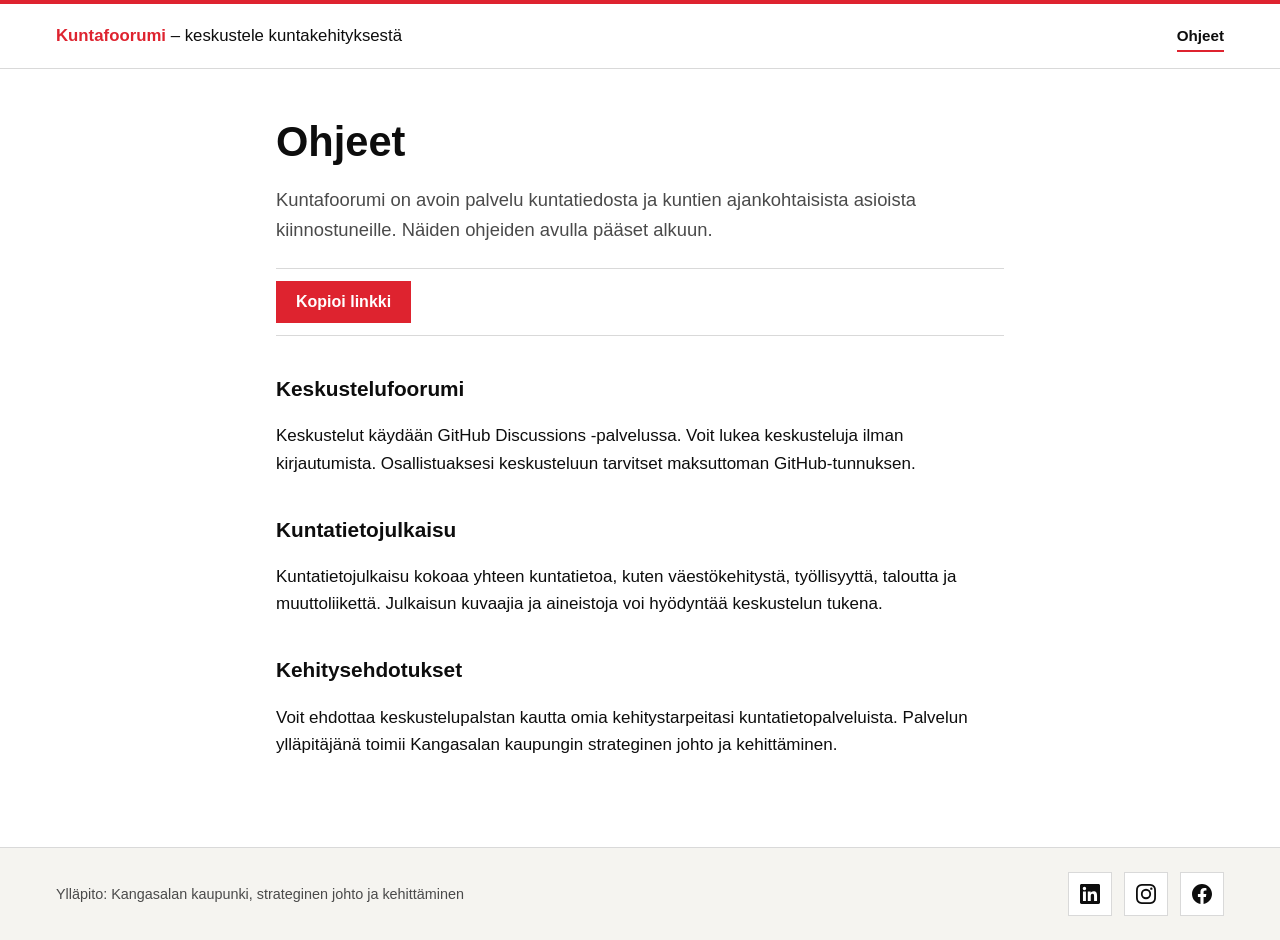
==== frontend/pages/ohjeet.html @ 388af0dc "Add front page and Ohjeet subpage Static, responsive front page with intro, data-driven service card" ====
<!doctype html>
<html lang="fi">
<head>
  <meta charset="utf-8">
  <meta name="viewport" content="width=device-width, initial-scale=1">
  <title>Ohjeet – Kuntafoorumi</title>
  <meta name="description" content="Ohjeet Kuntafoorumin palveluiden käyttöön.">
  <link rel="stylesheet" href="../css/style.css">
</head>
<body>
  <header class="ylavalikko">
    <div class="sisalto">
      <a class="logo" href="../../index.html"><strong>Kuntafoorumi</strong> – keskustele kuntakehityksestä</a>
      <nav aria-label="Päävalikko">
        <a href="ohjeet.html" aria-current="page">Ohjeet</a>
      </nav>
    </div>
  </header>

  <main>
    <article class="artikkeli">
      <h1>Ohjeet</h1>
      <p class="ingressi">Kuntafoorumi on avoin palvelu kuntatiedosta ja kuntien ajankohtaisista asioista kiinnostuneille. Näiden ohjeiden avulla pääset alkuun.</p>

      <div class="jaa">
        <button type="button" class="nappi" data-jaa>Kopioi linkki</button>
        <span class="jaa-ilmoitus" role="status" aria-live="polite"></span>
      </div>

      <h2>Keskustelufoorumi</h2>
      <p>Keskustelut käydään GitHub Discussions -palvelussa. Voit lukea keskusteluja ilman kirjautumista. Osallistuaksesi keskusteluun tarvitset maksuttoman GitHub-tunnuksen.</p>

      <h2>Kuntatietojulkaisu</h2>
      <p>Kuntatietojulkaisu kokoaa yhteen kuntatietoa, kuten väestökehitystä, työllisyyttä, taloutta ja muuttoliikettä. Julkaisun kuvaajia ja aineistoja voi hyödyntää keskustelun tukena.</p>

      <h2>Kehitysehdotukset</h2>
      <p>Voit ehdottaa keskustelupalstan kautta omia kehitystarpeitasi kuntatietopalveluista. Palvelun ylläpitäjänä toimii Kangasalan kaupungin strateginen johto ja kehittäminen.</p>
    </article>
  </main>

  <footer class="alavalikko">
    <div class="sisalto">
      <p>Ylläpito: Kangasalan kaupunki, strateginen johto ja kehittäminen</p>
      <ul class="some">
        <li>
          <a href="https://www.linkedin.com/company/kangasalan-kaupunki" target="_blank" rel="noopener noreferrer" aria-label="LinkedIn (avautuu uuteen ikkunaan)">
            <svg viewBox="0 0 24 24" aria-hidden="true"><path d="M20.45 20.45h-3.56v-5.57c0-1.33-.02-3.04-1.85-3.04-1.85 0-2.14 1.45-2.14 2.94v5.67H9.35V9h3.41v1.56h.05c.48-.9 1.64-1.85 3.37-1.85 3.6 0 4.27 2.37 4.27 5.46v6.28zM5.34 7.43a2.06 2.06 0 1 1 0-4.13 2.06 2.06 0 0 1 0 4.13zM7.12 20.45H3.56V9h3.56v11.45zM22.22 0H1.77C.79 0 0 .77 0 1.73v20.54C0 23.23.79 24 1.77 24h20.45c.98 0 1.78-.77 1.78-1.73V1.73C24 .77 23.2 0 22.22 0z"/></svg>
          </a>
        </li>
        <li>
          <a href="https://www.instagram.com/kangasalankaupunki/" target="_blank" rel="noopener noreferrer" aria-label="Instagram (avautuu uuteen ikkunaan)">
            <svg viewBox="0 0 24 24" aria-hidden="true"><path d="M12 2.16c3.2 0 3.58.01 4.85.07 1.17.05 1.8.25 2.23.41.56.22.96.48 1.38.9.42.42.68.82.9 1.38.16.42.36 1.06.41 2.23.06 1.27.07 1.65.07 4.85s-.01 3.58-.07 4.85c-.05 1.17-.25 1.8-.41 2.23-.22.56-.48.96-.9 1.38-.42.42-.82.68-1.38.9-.42.16-1.06.36-2.23.41-1.27.06-1.65.07-4.85.07s-3.58-.01-4.85-.07c-1.17-.05-1.8-.25-2.23-.41a3.72 3.72 0 0 1-1.38-.9 3.72 3.72 0 0 1-.9-1.38c-.16-.42-.36-1.06-.41-2.23C2.17 15.58 2.16 15.2 2.16 12s.01-3.58.07-4.85c.05-1.17.25-1.8.41-2.23.22-.56.48-.96.9-1.38.42-.42.82-.68 1.38-.9.42-.16 1.06-.36 2.23-.41C8.42 2.17 8.8 2.16 12 2.16zM12 0C8.74 0 8.33.01 7.05.07 5.78.13 4.9.33 4.14.63c-.79.3-1.46.72-2.13 1.38A5.88 5.88 0 0 0 .63 4.14C.33 4.9.13 5.78.07 7.05.01 8.33 0 8.74 0 12s.01 3.67.07 4.95c.06 1.27.26 2.15.56 2.91.3.79.72 1.46 1.38 2.13a5.88 5.88 0 0 0 2.13 1.38c.76.3 1.64.5 2.91.56C8.33 23.99 8.74 24 12 24s3.67-.01 4.95-.07c1.27-.06 2.15-.26 2.91-.56a5.88 5.88 0 0 0 2.13-1.38 5.88 5.88 0 0 0 1.38-2.13c.3-.76.5-1.64.56-2.91.06-1.28.07-1.69.07-4.95s-.01-3.67-.07-4.95c-.06-1.27-.26-2.15-.56-2.91a5.88 5.88 0 0 0-1.38-2.13A5.88 5.88 0 0 0 19.86.63c-.76-.3-1.64-.5-2.91-.56C15.67.01 15.26 0 12 0zm0 5.84a6.16 6.16 0 1 0 0 12.32 6.16 6.16 0 0 0 0-12.32zM12 16a4 4 0 1 1 0-8 4 4 0 0 1 0 8zm6.4-11.85a1.44 1.44 0 1 0 0 2.88 1.44 1.44 0 0 0 0-2.88z"/></svg>
          </a>
        </li>
        <li>
          <a href="https://www.facebook.com/kangasalankaupunki" target="_blank" rel="noopener noreferrer" aria-label="Facebook (avautuu uuteen ikkunaan)">
            <svg viewBox="0 0 24 24" aria-hidden="true"><path d="M24 12.07C24 5.41 18.63 0 12 0S0 5.41 0 12.07C0 18.1 4.39 23.1 10.13 24v-8.44H7.08v-3.49h3.05V9.41c0-3.02 1.79-4.69 4.53-4.69 1.31 0 2.68.24 2.68.24v2.97h-1.51c-1.49 0-1.96.93-1.96 1.89v2.26h3.33l-.53 3.49h-2.8V24C19.61 23.1 24 18.1 24 12.07z"/></svg>
          </a>
        </li>
      </ul>
    </div>
  </footer>

  <script src="../js/main.js"></script>
</body>
</html>
---- frontend/css/style.css ----
/* Kuntafoorumi – yhteiset tyylit */

@font-face {
  font-family: "Kuntafoorumi Gothic";
  src: url("../brand/fonts/centurygothic.ttf") format("truetype"), local("Century Gothic");
  font-weight: 400;
  font-display: swap;
}

@font-face {
  font-family: "Kuntafoorumi Gothic";
  src: url("../brand/fonts/centurygothic_bold.ttf") format("truetype"), local("Century Gothic Bold");
  font-weight: 700;
  font-display: swap;
}

:root {
  --vari-paa: #DE232F;
  --vari-keltainen: #FCB316;
  --vari-tummansininen: #28336C;
  --vari-oranssi: #E64925;
  --vari-syaani: #00ADC5;
  --vari-vihrea: #009651;

  --teksti: #0d0d0d;
  --teksti-heikko: #4a4a4a;
  --tausta: #ffffff;
  --tausta-alue: #f5f4f0;
  --viiva: #d9d9d9;

  --fontti: "Kuntafoorumi Gothic", "Century Gothic", "Futura", "Avenir", "Segoe UI", sans-serif;
  --leveys: 1200px;
  --reuna: 16px;
}

*,
*::before,
*::after {
  box-sizing: border-box;
}

html {
  -webkit-text-size-adjust: 100%;
}

body {
  margin: 0;
  font-family: var(--fontti);
  font-size: 17px;
  line-height: 1.6;
  color: var(--teksti);
  background: var(--tausta);
  display: flex;
  flex-direction: column;
  min-height: 100vh;
  border-top: 4px solid var(--vari-paa);
}

a {
  color: inherit;
}

:focus-visible {
  outline: 3px solid var(--vari-tummansininen);
  outline-offset: 2px;
}

.sisalto {
  width: 100%;
  max-width: var(--leveys);
  margin: 0 auto;
  padding: 0 var(--reuna);
}

/* Ylävalikko */

.ylavalikko {
  border-bottom: 1px solid var(--viiva);
}

.ylavalikko .sisalto {
  display: flex;
  align-items: center;
  justify-content: space-between;
  gap: 16px;
  min-height: 64px;
}

.logo {
  text-decoration: none;
  font-size: 1.05rem;
  line-height: 1.3;
}

.logo strong {
  color: var(--vari-paa);
}

.ylavalikko nav a {
  text-decoration: none;
  font-weight: 700;
  font-size: 0.95rem;
  padding: 6px 0;
  border-bottom: 2px solid transparent;
}

.ylavalikko nav a:hover,
.ylavalikko nav a[aria-current="page"] {
  border-bottom-color: var(--vari-paa);
}

/* Pääsisältö */

main {
  flex: 1;
}

.intro {
  max-width: 760px;
  margin: 0 auto;
  padding: 64px var(--reuna) 48px;
  text-align: center;
}

.intro h1 {
  margin: 0 0 20px;
  font-size: clamp(2rem, 5vw, 3rem);
  line-height: 1.15;
  font-weight: 700;
}

.intro p {
  margin: 0;
  font-size: 1.15rem;
  color: var(--teksti-heikko);
}

.osio-otsikko {
  margin: 0 0 24px;
  padding-top: 12px;
  border-top: 1px solid var(--teksti);
  font-size: 0.85rem;
  font-weight: 700;
  letter-spacing: 0.08em;
  text-transform: uppercase;
}

/* Kortit */

.kortit {
  display: grid;
  grid-template-columns: repeat(auto-fit, minmax(260px, 1fr));
  gap: 32px;
  margin: 0 0 72px;
  padding: 0;
  list-style: none;
}

.kortti {
  display: flex;
  flex-direction: column;
  padding: 20px 0 0;
  border-top: 4px solid var(--korttivari, var(--vari-paa));
}

.kortti h2 {
  margin: 0 0 12px;
  font-size: 1.4rem;
  line-height: 1.25;
}

.kortti p {
  margin: 0 0 24px;
  color: var(--teksti-heikko);
  flex: 1;
}

.kortti .tulossa {
  margin: 0;
  font-size: 0.85rem;
  font-weight: 700;
  letter-spacing: 0.06em;
  text-transform: uppercase;
  color: var(--teksti-heikko);
  flex: 0;
}

.nappi {
  display: inline-flex;
  align-items: center;
  gap: 8px;
  align-self: flex-start;
  padding: 12px 20px;
  background: var(--vari-paa);
  color: #ffffff;
  font-family: inherit;
  font-size: 1rem;
  font-weight: 700;
  text-decoration: none;
  border: 0;
  cursor: pointer;
  transition: background-color 0.15s ease;
}

.nappi:hover {
  background: #b81b26;
}

/* Artikkeli (alasivut) */

.artikkeli {
  max-width: 760px;
  margin: 0 auto;
  padding: 48px var(--reuna) 72px;
}

.artikkeli h1 {
  margin: 0 0 16px;
  font-size: clamp(1.8rem, 4.5vw, 2.6rem);
  line-height: 1.2;
}

.artikkeli h2 {
  margin: 36px 0 8px;
  font-size: 1.3rem;
}

.ingressi {
  font-size: 1.15rem;
  color: var(--teksti-heikko);
}

.jaa {
  display: flex;
  align-items: center;
  gap: 12px;
  flex-wrap: wrap;
  margin: 24px 0 32px;
  padding: 12px 0;
  border-top: 1px solid var(--viiva);
  border-bottom: 1px solid var(--viiva);
}

.jaa-ilmoitus {
  font-size: 0.9rem;
  color: var(--vari-vihrea);
}

/* Alavalikko */

.alavalikko {
  background: var(--tausta-alue);
  border-top: 1px solid var(--viiva);
}

.alavalikko .sisalto {
  display: flex;
  align-items: center;
  justify-content: space-between;
  flex-wrap: wrap;
  gap: 16px;
  padding-top: 24px;
  padding-bottom: 24px;
}

.alavalikko p {
  margin: 0;
  font-size: 0.9rem;
  color: var(--teksti-heikko);
}

.some {
  display: flex;
  gap: 12px;
  margin: 0;
  padding: 0;
  list-style: none;
}

.some a {
  display: flex;
  align-items: center;
  justify-content: center;
  width: 44px;
  height: 44px;
  color: var(--teksti);
  border: 1px solid var(--viiva);
  background: var(--tausta);
  transition: color 0.15s ease, border-color 0.15s ease;
}

.some a:hover {
  color: var(--vari-paa);
  border-color: var(--vari-paa);
}

.some svg {
  width: 20px;
  height: 20px;
  fill: currentColor;
}

.piilotettu {
  position: absolute;
  width: 1px;
  height: 1px;
  overflow: hidden;
  clip: rect(0 0 0 0);
  white-space: nowrap;
}

@media (max-width: 760px) {
  .intro {
    padding-top: 40px;
    padding-bottom: 32px;
  }

  .kortit {
    gap: 28px;
  }
}
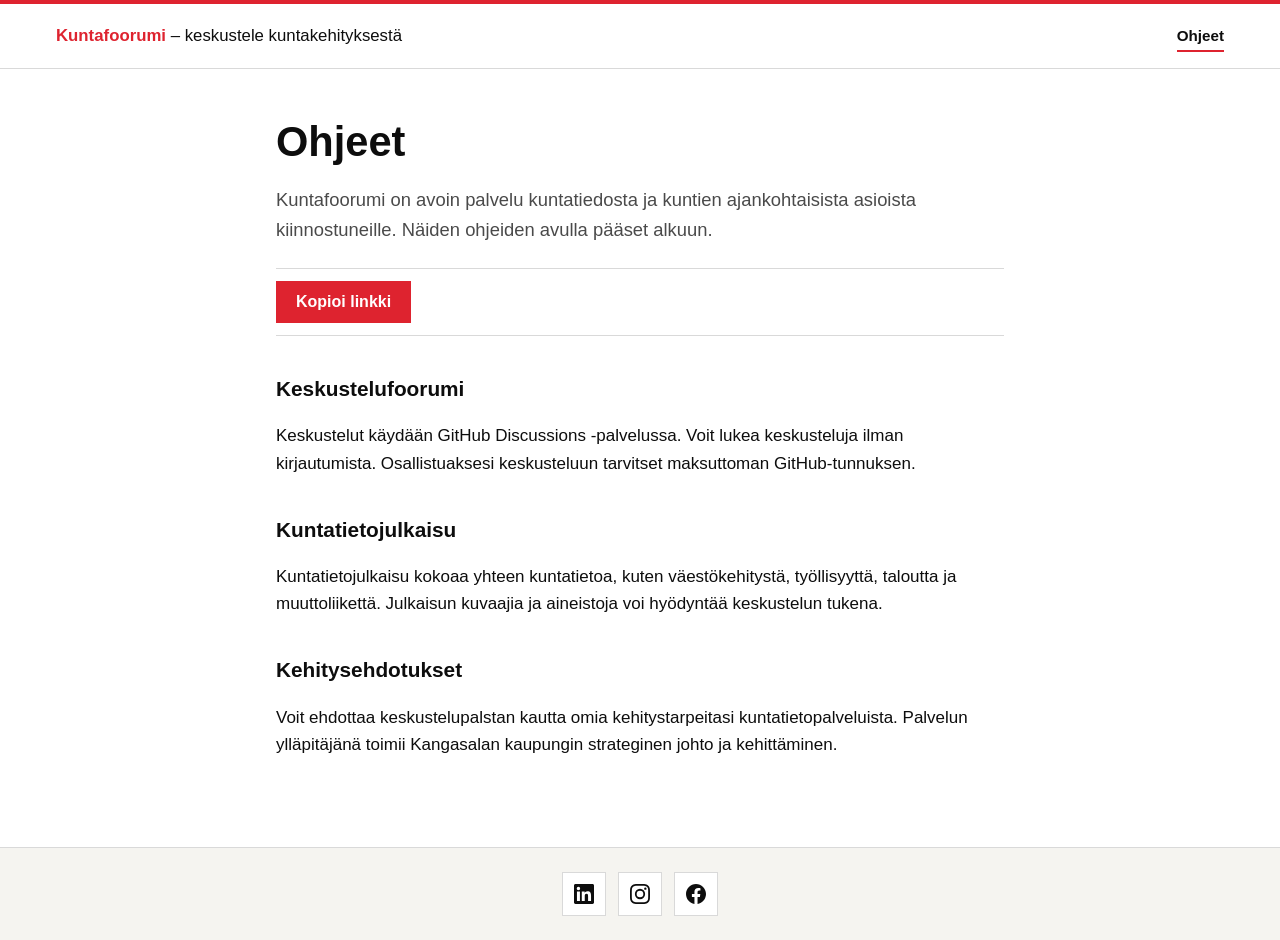
==== commit 1de18866: "Remove maintainer line from footer and center social icons Co-Authored-By: Claude Opus 5.5 <noreply@" ====
--- a/frontend/pages/ohjeet.html
+++ b/frontend/pages/ohjeet.html
@@ -40,7 +40,6 @@
 
   <footer class="alavalikko">
     <div class="sisalto">
-      <p>Ylläpito: Kangasalan kaupunki, strateginen johto ja kehittäminen</p>
       <ul class="some">
         <li>
           <a href="https://www.linkedin.com/company/kangasalan-kaupunki" target="_blank" rel="noopener noreferrer" aria-label="LinkedIn (avautuu uuteen ikkunaan)">
--- a/frontend/css/style.css
+++ b/frontend/css/style.css
@@ -177,12 +177,16 @@
 
 .kortti .tulossa {
   margin: 0;
+  font-weight: 700;
+  color: var(--teksti);
+  flex: 0;
+}
+
+.tulossa-merkki {
   font-size: 0.85rem;
-  font-weight: 700;
   letter-spacing: 0.06em;
   text-transform: uppercase;
-  color: var(--teksti-heikko);
-  flex: 0;
+  color: var(--vari-paa);
 }
 
 .nappi {
@@ -256,7 +260,7 @@
 .alavalikko .sisalto {
   display: flex;
   align-items: center;
-  justify-content: space-between;
+  justify-content: center;
   flex-wrap: wrap;
   gap: 16px;
   padding-top: 24px;
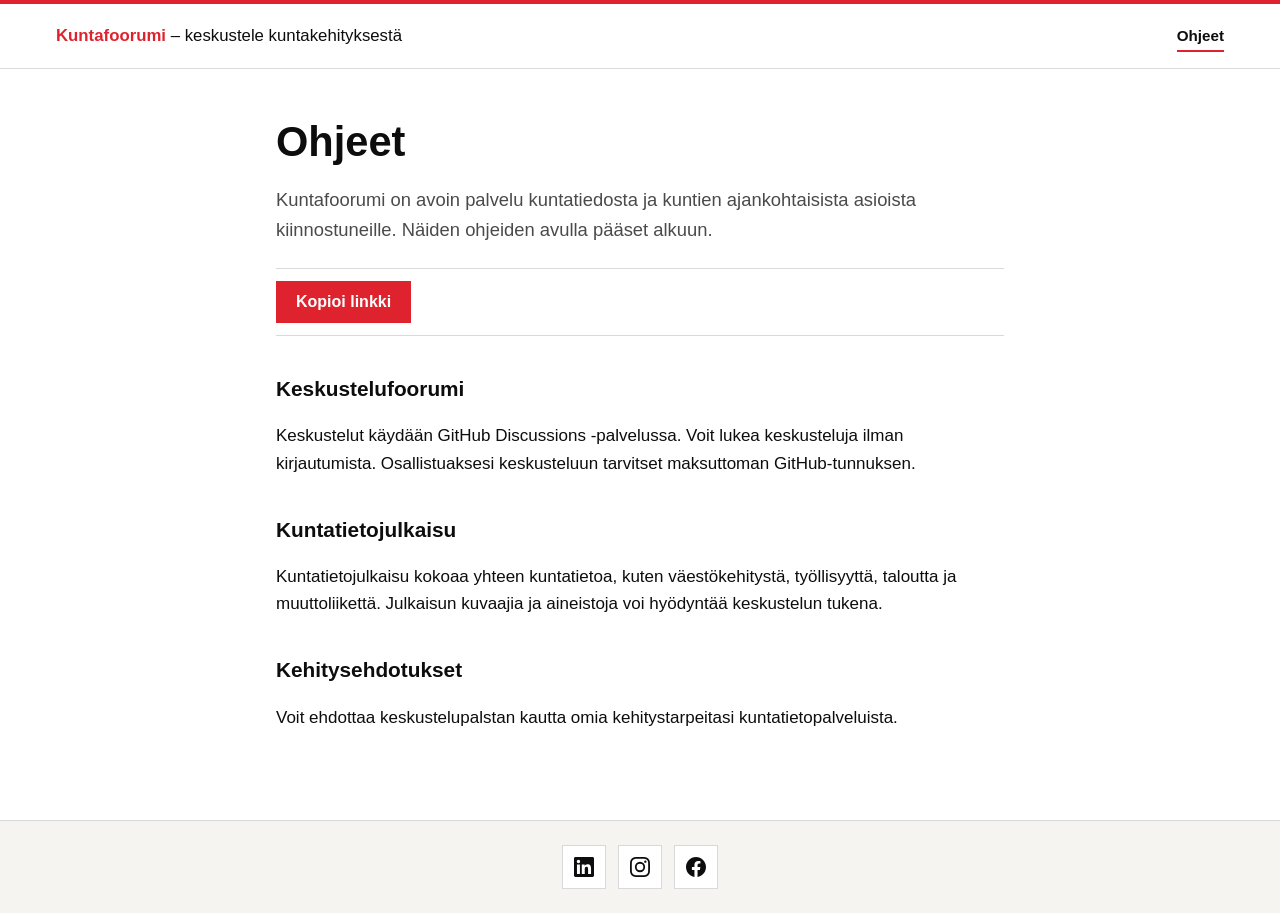
==== commit 7494c8a4: "Remove maintainer sentence from Ohjeet page Co-Authored-By: Claude Opus 5.5 <noreply@anthropic.com>" ====
--- a/frontend/pages/ohjeet.html
+++ b/frontend/pages/ohjeet.html
@@ -34,7 +34,7 @@
       <p>Kuntatietojulkaisu kokoaa yhteen kuntatietoa, kuten väestökehitystä, työllisyyttä, taloutta ja muuttoliikettä. Julkaisun kuvaajia ja aineistoja voi hyödyntää keskustelun tukena.</p>
 
       <h2>Kehitysehdotukset</h2>
-      <p>Voit ehdottaa keskustelupalstan kautta omia kehitystarpeitasi kuntatietopalveluista. Palvelun ylläpitäjänä toimii Kangasalan kaupungin strateginen johto ja kehittäminen.</p>
+      <p>Voit ehdottaa keskustelupalstan kautta omia kehitystarpeitasi kuntatietopalveluista.</p>
     </article>
   </main>
 
